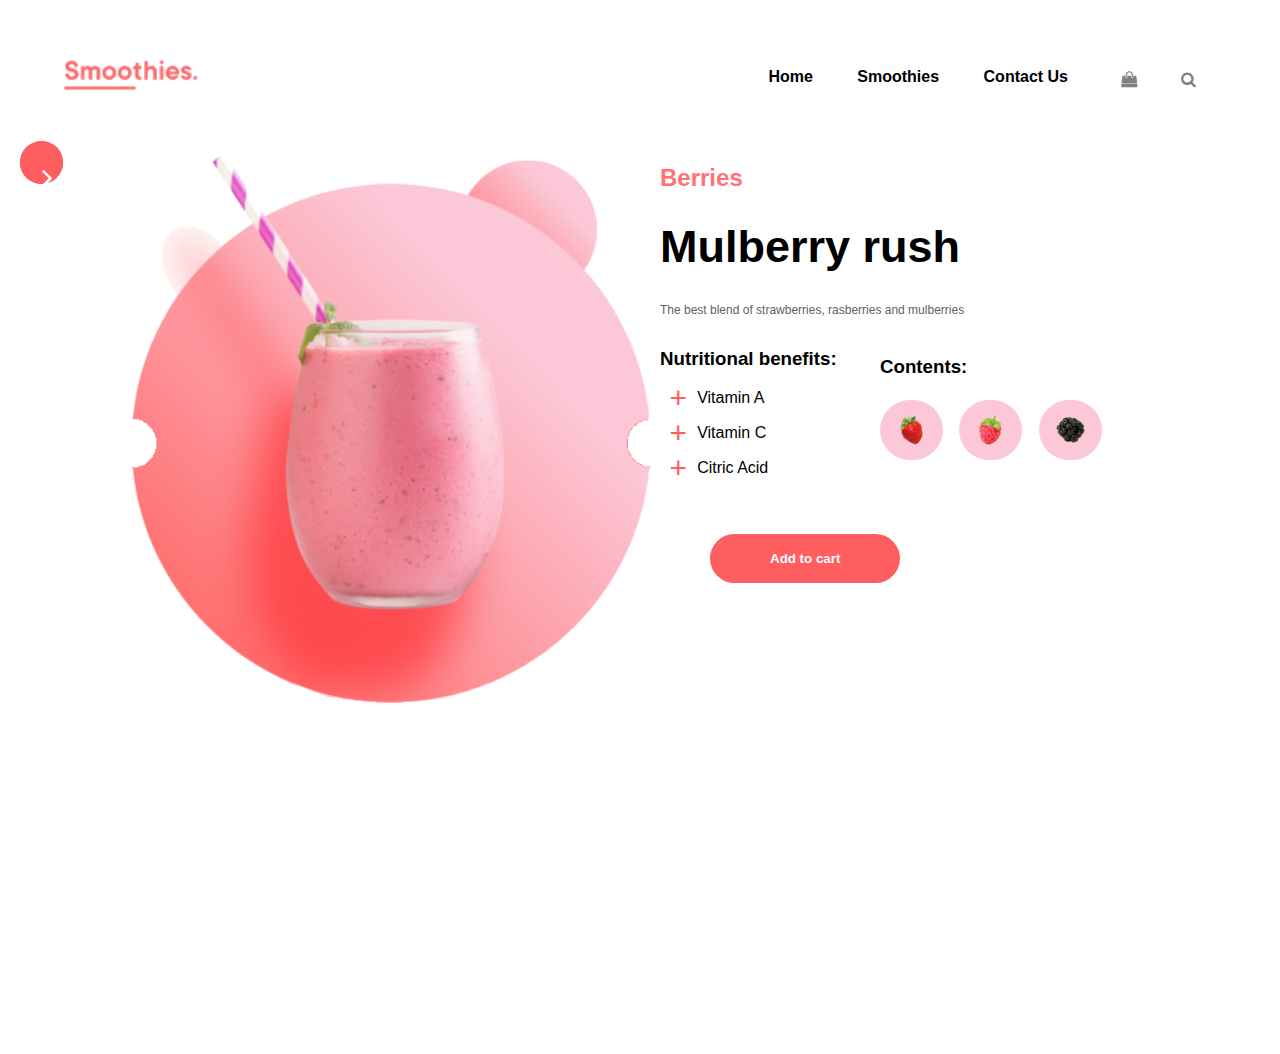
==== Mulberies/index.html @ 9e6bcacd "multiple pages" ====
<!DOCTYPE html>
<html lang="en">
<head>
    <meta charset="UTF-8">
    <meta http-equiv="X-UA-Compatible" content="IE=edge">
    <meta name="viewport" content="width=device-width, initial-scale=1.0">
    <title>Mulberry rush</title>
    <link rel="stylesheet" href="../css/main.css">
    <link rel="stylesheet" href="../css/font-awesome.min.css">
    <link rel="shortcut icon" href="../img/3uoga-favicon.png" type="image/png">
</head>

<body>
<header>
    <img src="../img/logotipas.png" alt="smoothies-logo">
    <nav>
        <a  href="#">Home</a>
        <a  href="#">Smoothies</a>
        <a  href="#">Contact Us</a>
    </nav>
    <div class="icons">
        <a href="#" class="fa fa-shopping-bag" aria-hidden="true"></a>
        <a href="#" class="fa fa-search" aria-hidden="true"></a>

    </div>
</header>
<main class="container">
    <div class="left-column">
        <img class="cup" src="../img/pic.png" alt="Smoothie picture">
        <div class="icons2">
            <button type="button"><i class="fa fa-angle-left" aria-hidden="true"></i></button>
            <button type="button"><i class="fa fa-angle-right" aria-hidden="true"></i></button>
        </div>
    </div>

    <div class="right-column">
        <h2 class="berries" >Berries</h2>
        <h1 class="straw-rush">Mulberry rush</h1>
        <p class="description">The best blend of strawberries, rasberries and mulberries</p>

        <div class="lefty-column">
            <h3>Nutritional benefits:</h3>
            <ul>
                <li><span>+</span>Vitamin A</li>
                <li><span>+</span>Vitamin C</li>
                <li><span>+</span>Citric Acid</li>
            </ul>
        </div>

        <div class="righty-column">
            <h3>Contents:</h3>
            <img src="../img/1uoga.png" alt="strawberries">
            <img src="../img/2uoga.png" alt="rasberries">
            <img src="../img/3uoga.png" alt="mulberies">
        </div>

        <div class="add-to-cart">
            <button type="button" class="add_to_cart">
            Add to cart
            </button>
        </div>
    </div>

</main>
</body>

</html>
---- css/main.css ----
body,
body * {
    margin: 0;
    padding: 0;
    vertical-align: top;
    box-sizing: border-box;
    font-family:-apple-system, BlinkMacSystemFont, 'Segoe UI', Roboto, Oxygen, Ubuntu, Cantarell, 'Open Sans', 'Helvetica Neue', sans-serif;
}

body {
    background-color: #fff;
}

header {
width: 100vw;
display: inline-block;
position: absolute;
left: 5%;
top: 5%;
}

header > img {
    display: inline-block;
    float:left;
    margin-top: 15px;
    height: 30px;
}

 nav {
    position: absolute;
    top: 50%;
    right: 20%;
}

nav > a {
    padding: 5px 20px;
    text-decoration: none;
    color: black;
    font-weight: bold;
    font-size: 16px;
}
.icons {
    position: absolute;
    top: 55%;
    right: 10%;
   }

.icons > .fa {
    padding: 1px 20px;
    font-size: 16px;
    text-align: center;
    text-decoration: none;
    color: gray;
}
.container {
    width: 100%;
    height: 100vh;
    margin-top: 10%;
    margin-left: 20px;
    margin-right: 20px;
    display: inline-block;
    background-color: #fff;

    
}

.left-column {
    width: 50%;
    display: inline-block;
    float: left;
    position: relative;
    margin-top: 1%;
    
}

.left-column > .cup {
    float: left;
    padding: 15px;
    width: 550px;
    position: absolute;
    top: 0%;
    left: 15%;
}

.icons2 > button {
    width: 43px;
    height: 43px;
    background-color: #FF5E61;
    border: none;
    border-radius: 25px;
    color: white;
    font-size: 30px;
    position: absolute;
    top:29%;
}
 button > .fa:first-of-type {
    position: absolute;

}

.right-column {
    width: 50%;
    height: 100vh;
    display: inline-block;
    float: right;
    margin-top:2%;
    position: relative;
}

.berries {
    color: #FF7376;
    line-height: 2em;
}

.straw-rush {
    line-height: 2em;
    font-weight: 900;
    font-size:45px;
}

.description {
    margin-top: 1%;
    margin-bottom: 1%;
   color: #5F5F5F; 
   font-size: 12px;
   line-height: 2em;
}

.lefty-column {
    margin-top: 20px;
    width: 30%;
    float: left;
}
.lefty-column > ul {
    list-style-type: none;
    margin-top: 5%;
    margin-left: 5%;
    line-height: 35px;
}
span {
    color: #FF5E61;  
    font-size: 30px;
    padding-right: 10px;
   }


.righty-column {
    width: 70%;
    float: right ;
    position: absolute;
    top:202px;
    left:220px;
}

.righty-column > img {
    margin-top: 5%;
    margin-right: 12px;
    padding: 15px 20px;
    border: 2px;
    border-radius: 360px;
    background-color: #FCC7D6;
}

.righty-column > img:last-of-type {
padding: 17px 17px;
}

.add-to-cart {
    position: absolute;
    top: 350px;
    left: 50px;
}
.add_to_cart {
    display: inline-block;
    float: left;
    margin-top: 30px;
    padding: 17px 60px;
    border: 2px;
    border-radius: 180px;
    background-color: #FF5E61;
    color: white;
    font-weight: bold;
}
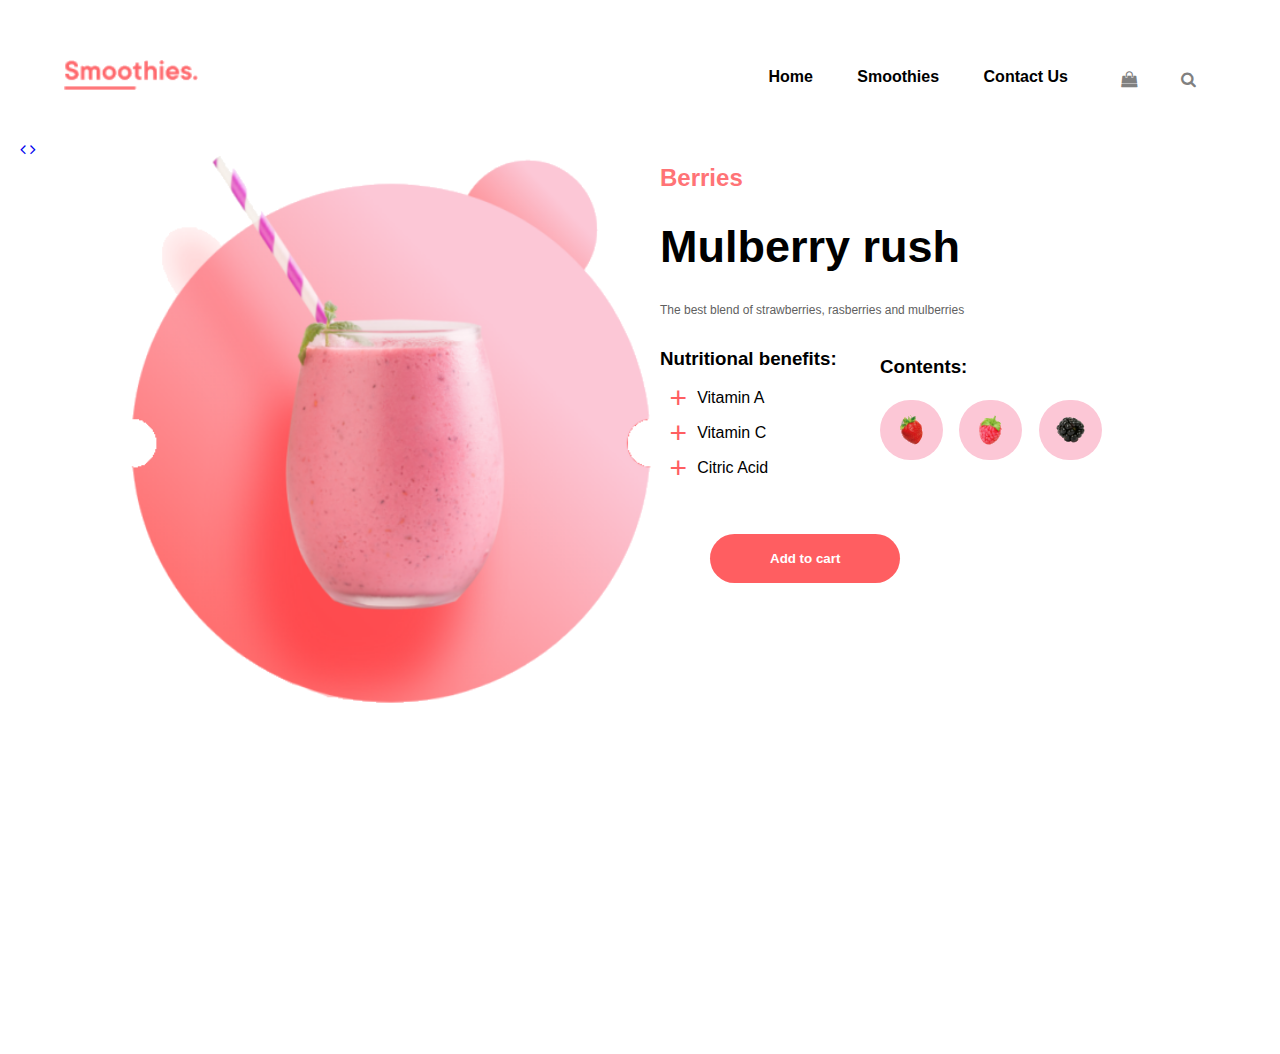
==== commit 308e361d: "multiple pages links" ====
--- a/Mulberies/index.html
+++ b/Mulberies/index.html
@@ -28,8 +28,8 @@
     <div class="left-column">
         <img class="cup" src="../img/pic.png" alt="Smoothie picture">
         <div class="icons2">
-            <button type="button"><i class="fa fa-angle-left" aria-hidden="true"></i></button>
-            <button type="button"><i class="fa fa-angle-right" aria-hidden="true"></i></button>
+            <a href="../Rasberries/"><i class="fa fa-angle-left" aria-hidden="true"></i></a>
+            <a href="../index.html"><i class="fa fa-angle-right" aria-hidden="true"></i></a>
         </div>
     </div>
 
--- a/css/main.css
+++ b/css/main.css
@@ -89,11 +89,15 @@
     border: none;
     border-radius: 25px;
     color: white;
-    font-size: 30px;
-    position: absolute;
-    top:29%;
+    font-size: 20px;
+    text-align: center;
+}
+
+.icons2 > button > .fa {
+   
 }
  button > .fa:first-of-type {
+
     position: absolute;
 
 }
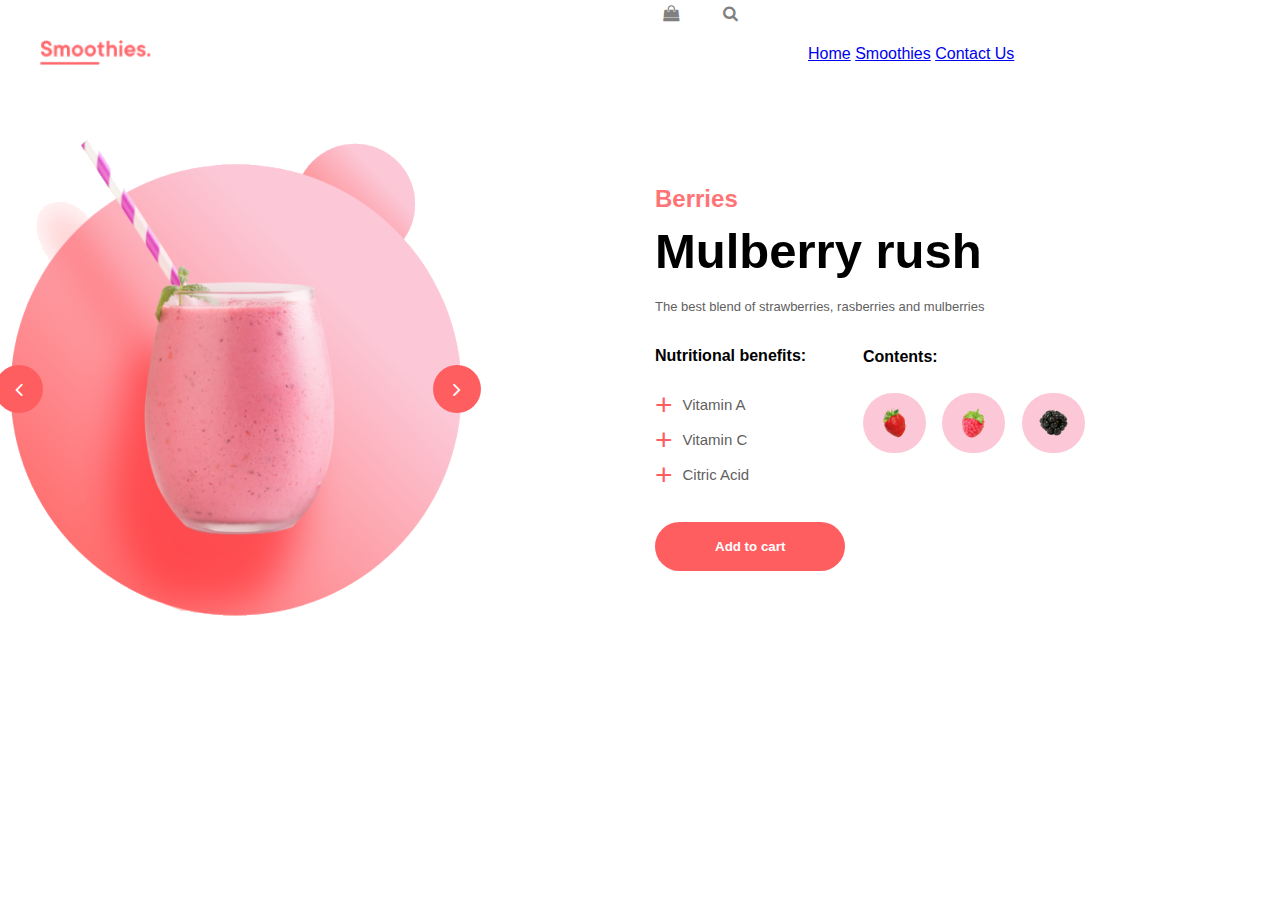
==== commit cfe47596: "index.html changes" ====
--- a/Mulberies/index.html
+++ b/Mulberies/index.html
@@ -14,14 +14,15 @@
 <header>
     <img src="../img/logotipas.png" alt="smoothies-logo">
     <nav>
-        <a  href="#">Home</a>
-        <a  href="#">Smoothies</a>
-        <a  href="#">Contact Us</a>
+        <div class="links"></div>
+            <a  href="#">Home</a>
+            <a  href="#">Smoothies</a>
+            <a  href="#">Contact Us</a>
     </nav>
-    <div class="icons">
+    <div class="icons1">
         <a href="#" class="fa fa-shopping-bag" aria-hidden="true"></a>
         <a href="#" class="fa fa-search" aria-hidden="true"></a>
-
+        </div>
     </div>
 </header>
 <main class="container">
--- a/css/main.css
+++ b/css/main.css
@@ -1,187 +1,197 @@
 body,
 body * {
-    margin: 0;
-    padding: 0;
-    vertical-align: top;
-    box-sizing: border-box;
-    font-family:-apple-system, BlinkMacSystemFont, 'Segoe UI', Roboto, Oxygen, Ubuntu, Cantarell, 'Open Sans', 'Helvetica Neue', sans-serif;
+  margin: 0;
+  padding: 0;
+  vertical-align: top;
+  box-sizing: border-box;
+  font-family: "Gill Sans", "Gill Sans MT", Calibri, "Trebuchet MS", sans-serif;
 }
 
 body {
-    background-color: #fff;
+  background-color: white;
 }
 
 header {
-width: 100vw;
-display: inline-block;
-position: absolute;
-left: 5%;
-top: 5%;
+  margin-left: calc(50% - 640px);
+  float: left;
+  width: 1280px;
+  height: 70px;
 }
 
 header > img {
-    display: inline-block;
-    float:left;
-    margin-top: 15px;
-    height: 30px;
+  margin-top: 40px;
+  margin-left: 40px;
+  float: left;
+  height: 25px;
 }
 
- nav {
-    position: absolute;
-    top: 50%;
-    right: 20%;
+nav {
+  width: 40%;
+  margin-top: 45px;
+  float: right;
 }
 
-nav > a {
-    padding: 5px 20px;
-    text-decoration: none;
-    color: black;
-    font-weight: bold;
-    font-size: 16px;
+.links {
+  float: left;
+  padding: 5px 20px;
 }
-.icons {
-    position: absolute;
-    top: 55%;
-    right: 10%;
-   }
 
-.icons > .fa {
-    padding: 1px 20px;
-    font-size: 16px;
-    text-align: center;
-    text-decoration: none;
-    color: gray;
+.links > a {
+  padding: 5px 20px;
+  text-decoration: none;
+  color: black;
+  font-weight: bold;
+  font-size: 15px;
 }
+
+.icons1 {
+  margin-top: 4px;
+  margin-right: 10px;
+  float: right;
+}
+
+.icons1 > .fa {
+  padding: 1px 20px;
+  font-size: 16px;
+  text-align: center;
+  text-decoration: none;
+  color: gray;
+}
+
 .container {
-    width: 100%;
-    height: 100vh;
-    margin-top: 10%;
-    margin-left: 20px;
-    margin-right: 20px;
-    display: inline-block;
-    background-color: #fff;
-
-    
+  width: 1280px;
+  margin-left: calc(50% - 640px);
+  background-color: #fff;
+  float: left;
 }
 
 .left-column {
-    width: 50%;
-    display: inline-block;
-    float: left;
-    position: relative;
-    margin-top: 1%;
-    
+  position: relative;
+  float: left;
+  width: 50%;
 }
 
 .left-column > .cup {
-    float: left;
-    padding: 15px;
-    width: 550px;
-    position: absolute;
-    top: 0%;
-    left: 15%;
+  margin-left: 10px;
+  margin-top: 70px;
+  float: left;
 }
 
-.icons2 > button {
-    width: 43px;
-    height: 43px;
-    background-color: #FF5E61;
-    border: none;
-    border-radius: 25px;
-    color: white;
-    font-size: 20px;
-    text-align: center;
+.icons2 > a {
+  background-color: #ff5e61;
+  padding: 13px 20px 9px;
+  border: none;
+  border-radius: 25px;
+  color: white;
+  font-size: 22px;
+  text-align: center;
+  position: absolute;
 }
 
-.icons2 > button > .fa {
-   
+.icons2 > a:first-of-type {
+  position: absolute;
+  top: 295px;
+  left: -5px;
 }
- button > .fa:first-of-type {
 
-    position: absolute;
+.icons2 > a:last-of-type {
+  position: absolute;
+  top: 295px;
+  right: 159px;
+}
 
+.icons2 > a:hover {
+  background-color: #cf171a;
 }
 
 .right-column {
-    width: 50%;
-    height: 100vh;
-    display: inline-block;
-    float: right;
-    margin-top:2%;
-    position: relative;
+  width: 50%;
+  display: inline-block;
+  float: left;
+  padding: 15px;
+  margin-top: 100px;
 }
 
+h3 {
+  width: 100%;
+  line-height: 32px;
+  font-size: 16px;
+}
 .berries {
-    color: #FF7376;
-    line-height: 2em;
+  color: #ff7376;
+  width: 100%;
 }
 
 .straw-rush {
-    line-height: 2em;
-    font-weight: 900;
-    font-size:45px;
+  font-weight: 900;
+  font-size: 49px;
+  margin-top: 10px;
+  width: 100%;
 }
 
 .description {
-    margin-top: 1%;
-    margin-bottom: 1%;
-   color: #5F5F5F; 
-   font-size: 12px;
-   line-height: 2em;
+  margin-top: 20px;
+  margin-bottom: 1%;
+  color: #5f5f5f;
+  font-size: 13px;
+  width: 100%;
 }
 
 .lefty-column {
-    margin-top: 20px;
-    width: 30%;
-    float: left;
+  margin-top: 20px;
+  width: 30%;
+  float: left;
 }
 .lefty-column > ul {
-    list-style-type: none;
-    margin-top: 5%;
-    margin-left: 5%;
-    line-height: 35px;
+  list-style-type: none;
+  margin-top: 15px;
+  line-height: 35px;
+  width: 100%;
+  font-size: 15px;
+  color: #5f5f5f;
 }
 span {
-    color: #FF5E61;  
-    font-size: 30px;
-    padding-right: 10px;
-   }
-
+  color: #ff5e61;
+  font-size: 30px;
+  padding-right: 10px;
+}
 
 .righty-column {
-    width: 70%;
-    float: right ;
-    position: absolute;
-    top:202px;
-    left:220px;
+  width: 65%;
+  float: left;
+  margin-top: 21px;
+  margin-left: 25px;
 }
 
 .righty-column > img {
-    margin-top: 5%;
-    margin-right: 12px;
-    padding: 15px 20px;
-    border: 2px;
-    border-radius: 360px;
-    background-color: #FCC7D6;
+  margin-top: 20px;
+  margin-right: 12px;
+  padding: 15px 20px;
+  border: 2px;
+  border-radius: 360px;
+  background-color: #fcc7d6;
 }
 
 .righty-column > img:last-of-type {
-padding: 17px 17px;
+  padding: 17px 17px;
 }
 
 .add-to-cart {
-    position: absolute;
-    top: 350px;
-    left: 50px;
+  width: 100%;
+  float: left;
 }
 .add_to_cart {
-    display: inline-block;
-    float: left;
-    margin-top: 30px;
-    padding: 17px 60px;
-    border: 2px;
-    border-radius: 180px;
-    background-color: #FF5E61;
-    color: white;
-    font-weight: bold;
+  float: left;
+  margin-top: 30px;
+  padding: 17px 60px;
+  border: 2px;
+  border-radius: 180px;
+  background-color: #ff5e61;
+  color: white;
+  font-weight: bold;
+  cursor: pointer;
 }
+
+.add_to_cart:hover {
+  background-color: #cf171a;
+}
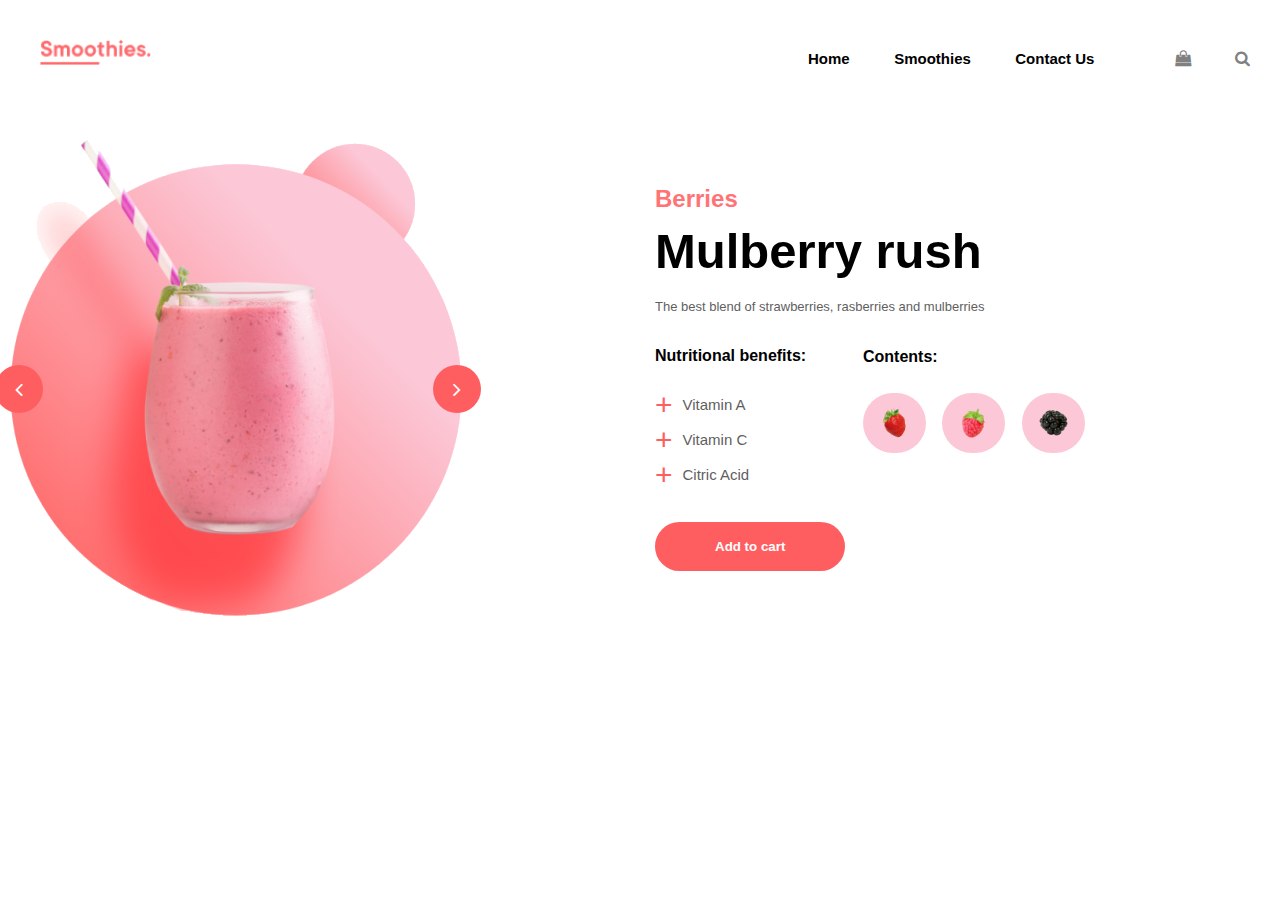
==== commit 832a67b2: "additional div" ====
--- a/Mulberies/index.html
+++ b/Mulberies/index.html
@@ -13,17 +13,18 @@
 <body>
 <header>
     <img src="../img/logotipas.png" alt="smoothies-logo">
-    <nav>
-        <div class="links"></div>
-            <a  href="#">Home</a>
-            <a  href="#">Smoothies</a>
-            <a  href="#">Contact Us</a>
-    </nav>
+<nav>
+    <div class="links">
+        <a href="#">Home</a>
+        <a href="#">Smoothies</a>
+        <a href="#">Contact Us</a>
+    </div>
     <div class="icons1">
         <a href="#" class="fa fa-shopping-bag" aria-hidden="true"></a>
         <a href="#" class="fa fa-search" aria-hidden="true"></a>
-        </div>
-    </div>
+</nav>
+</div>
+</nav>
 </header>
 <main class="container">
     <div class="left-column">
